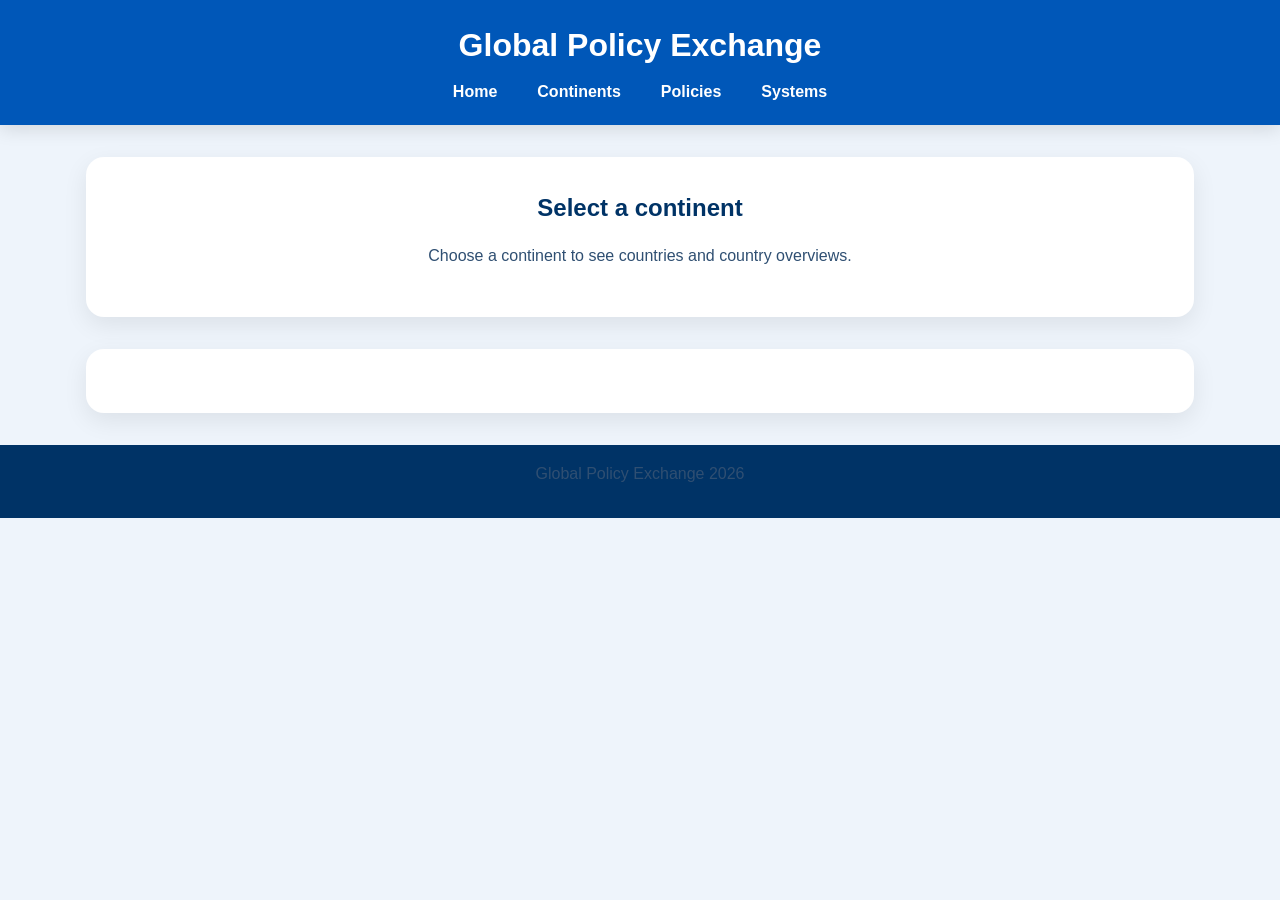
==== continent.html @ 5326c43e "first copilot rework" ====
<!DOCTYPE html>
<html lang="en">
<head>
    <meta charset="UTF-8">
    <meta name="viewport" content="width=device-width, initial-scale=1.0">
    <title>Continent - Global Policy Exchange</title>
    <link rel="stylesheet" href="style.css">
    <script src="data.js" defer></script>
</head>
<body>
    <header>
        <h1>Global Policy Exchange</h1>
        <nav>
            <ul>
                <li><a href="index.html">Home</a></li>
                <li><a href="continent.html">Continents</a></li>
                <li><a href="policies.html">Policies</a></li>
                <li><a href="systems.html">Systems</a></li>
            </ul>
        </nav>
    </header>
    <main>
        <section class="page-header">
            <h2 id="continent-title">Continent</h2>
            <p id="continent-description">Browse countries by region and explore policy insights from each nation.</p>
        </section>
        <section id="country-list-section" class="country-list-section">
            <div id="country-list" class="country-list"></div>
        </section>
    </main>
    <footer>
        <p>Global Policy Exchange 2026</p>
    </footer>
    <script>
        function getQueryParam(name) {
            const urlParams = new URLSearchParams(window.location.search);
            return urlParams.get(name) || "";
        }

        const continent = decodeURIComponent(getQueryParam("continent"));
        const titleElement = document.getElementById("continent-title");
        const descriptionElement = document.getElementById("continent-description");
        const countryListElement = document.getElementById("country-list");

        if (continent && policyData.continents.includes(continent)) {
            titleElement.textContent = continent;
            descriptionElement.textContent = `Countries in ${continent}, sorted by population.`;
            const countries = policyData.getCountriesByContinent(continent);

            if (countries.length === 0) {
                countryListElement.innerHTML = `<p class="alert">No country data available for ${continent}.</p>`;
            } else {
                countryListElement.innerHTML = countries.map(country => `
                    <article class="country-card">
                        <div class="card-row">
                            <div>
                                <h3>${country.name}</h3>
                                <p class="text-muted">Population: ${country.population.toLocaleString()}</p>
                            </div>
                            <a class="button-link" href="country.html?country=${encodeURIComponent(country.name)}">Overview</a>
                        </div>
                    </article>
                `).join("");
            }
        } else if (continent) {
            titleElement.textContent = "Unknown continent";
            descriptionElement.textContent = "The selected region was not found. Please choose a valid continent.";
            countryListElement.innerHTML = `<p class="alert">The continent "${continent}" was not recognized. <a href="index.html">Return home</a> or select a valid continent.</p>`;
        } else {
            titleElement.textContent = "Select a continent";
            descriptionElement.textContent = "Choose a continent to see countries and country overviews.";
            countryListElement.innerHTML = policyData.continents.map(region => `
                <article class="country-card">
                    <div class="card-row">
                        <div>
                            <h3>${region}</h3>
                        </div>
                        <a class="button-link" href="continent.html?continent=${encodeURIComponent(region)}">View countries</a>
                    </div>
                </article>
            `).join("");
        }
    </script>
</body>
</html>
---- style.css ----
/* Basic reset and typography */
* {
    margin: 0;
    padding: 0;
    box-sizing: border-box;
}

body {
    font-family: Inter, Arial, sans-serif;
    line-height: 1.6;
    color: #102d4a;
    background-color: #eef4fb;
}

header {
    background-color: #0057b8;
    color: white;
    padding: 1.25rem 1rem;
    text-align: center;
    box-shadow: 0 4px 18px rgba(0, 0, 0, 0.12);
}

h1 {
    margin-bottom: 0.5rem;
    font-size: clamp(1.8rem, 2.5vw, 2.8rem);
}

nav ul {
    list-style: none;
    display: flex;
    justify-content: center;
    gap: 1.5rem;
    flex-wrap: wrap;
}

nav a {
    color: white;
    text-decoration: none;
    font-weight: 600;
    padding: 0.25rem 0.5rem;
}

nav a:hover,
nav a:focus {
    text-decoration: underline;
}

main {
    max-width: 1140px;
    margin: 2rem auto;
    padding: 0 1rem;
}

section {
    background-color: white;
    padding: 2rem;
    margin-bottom: 2rem;
    border-radius: 18px;
    box-shadow: 0 8px 24px rgba(0, 0, 0, 0.08);
}

.page-header {
    text-align: center;
}

.hero h2,
.page-header h2 {
    margin-bottom: 1rem;
    color: #003366;
}

.hero p,
.page-header p,
p {
    margin-bottom: 1rem;
    color: #2f4f72;
    max-width: 860px;
    margin-left: auto;
    margin-right: auto;
}

.map-panel {
    text-align: center;
}

.map-container {
    margin-top: 1.5rem;
    overflow-x: auto;
}

svg {
    width: 100%;
    height: auto;
    max-width: 1000px;
}

.continent {
    fill: #c7e0fc;
    stroke: #0057b8;
    stroke-width: 2;
    cursor: pointer;
    transition: fill 0.2s ease, transform 0.2s ease;
}

.continent:hover,
.continent:focus {
    fill: #9cc9ff;
    transform: scale(1.01);
}

.map-label {
    font-size: 0.9rem;
    fill: #003366;
    font-weight: 700;
    pointer-events: none;
}

.country-list {
    display: grid;
    gap: 1rem;
}

.country-card {
    padding: 1.5rem;
    border: 1px solid #dbe7f5;
    border-radius: 16px;
    background-color: #fcfdff;
    box-shadow: 0 8px 20px rgba(0, 0, 0, 0.05);
}

.card-row {
    display: flex;
    justify-content: space-between;
    gap: 1rem;
    align-items: center;
    flex-wrap: wrap;
}

.country-card h3 {
    margin-bottom: 0.35rem;
    color: #003366;
}

.text-muted {
    color: #5d758f;
    font-size: 0.95rem;
}

.alert {
    color: #084b8a;
    background-color: #e4f0ff;
    border: 1px solid #bfd8ff;
    padding: 1rem;
    border-radius: 12px;
}

.button-link,
button {
    display: inline-block;
    background-color: #0057b8;
    color: white;
    text-decoration: none;
    padding: 0.8rem 1.2rem;
    border-radius: 8px;
    border: none;
    font-weight: 600;
    transition: background-color 0.2s ease;
}

.button-link:hover,
button:hover {
    background-color: #003f85;
}

table {
    width: 100%;
    border-collapse: collapse;
    margin-top: 1rem;
}

th, td {
    border: 1px solid #d7e0ef;
    padding: 0.75rem;
    text-align: left;
}

th {
    background-color: #eef4fb;
    font-weight: 700;
    color: #003366;
}

form {
    max-width: 680px;
    margin: 0 auto;
}

fieldset {
    border: 1px solid #d7e0ef;
    padding: 1.25rem;
    border-radius: 16px;
}

legend {
    font-weight: 700;
    color: #003366;
}

label {
    display: block;
    margin-bottom: 0.75rem;
    font-weight: 600;
}

input, textarea {
    width: 100%;
    padding: 0.85rem;
    margin-bottom: 1rem;
    border: 1px solid #b8c7db;
    border-radius: 10px;
    background-color: #f9fbff;
}

button {
    cursor: pointer;
}

footer {
    text-align: center;
    padding: 1rem;
    background-color: #003366;
    color: white;
}

@media (max-width: 768px) {
    nav ul {
        flex-direction: column;
        gap: 0.75rem;
    }
    
    main {
        margin: 1rem;
        padding: 0;
    }
    
    section {
        padding: 1.25rem;
    }
    
    .card-row {
        flex-direction: column;
        align-items: flex-start;
    }
    
    .map-label {
        font-size: 0.8rem;
    }
}
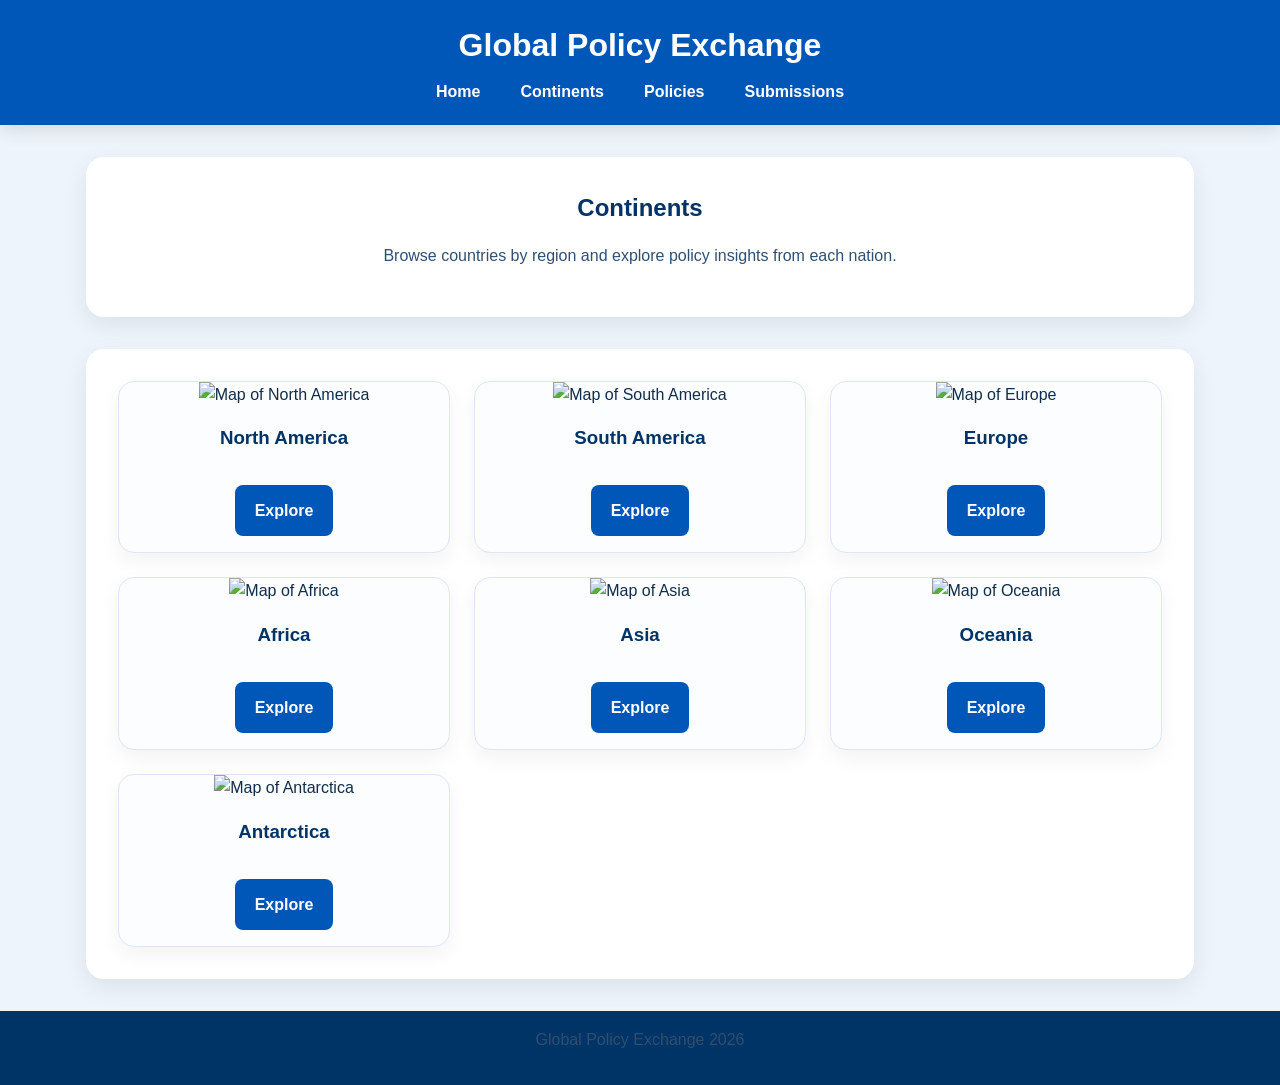
==== commit b88ca987: "shaping up with requirements" ====
--- a/continent.html
+++ b/continent.html
@@ -3,9 +3,8 @@
 <head>
     <meta charset="UTF-8">
     <meta name="viewport" content="width=device-width, initial-scale=1.0">
-    <title>Continent - Global Policy Exchange</title>
+    <title>Continents - Global Policy Exchange</title>
     <link rel="stylesheet" href="style.css">
-    <script src="data.js" defer></script>
 </head>
 <body>
     <header>
@@ -15,71 +14,55 @@
                 <li><a href="index.html">Home</a></li>
                 <li><a href="continent.html">Continents</a></li>
                 <li><a href="policies.html">Policies</a></li>
-                <li><a href="systems.html">Systems</a></li>
+                <li><a href="submissions.html">Submissions</a></li>
             </ul>
         </nav>
     </header>
     <main>
         <section class="page-header">
-            <h2 id="continent-title">Continent</h2>
-            <p id="continent-description">Browse countries by region and explore policy insights from each nation.</p>
+            <h2>Continents</h2>
+            <p>Browse countries by region and explore policy insights from each nation.</p>
         </section>
-        <section id="country-list-section" class="country-list-section">
-            <div id="country-list" class="country-list"></div>
+        <section class="continent-list">
+            <article class="continent-card">
+                <img src="https://via.placeholder.com/300x200?text=North+America" alt="Map of North America">
+                <h3>North America</h3>
+                <a class="button-link" href="north-america.html">Explore</a>
+            </article>
+            <article class="continent-card">
+                <img src="https://via.placeholder.com/300x200?text=South+America" alt="Map of South America">
+                <h3>South America</h3>
+                <a class="button-link" href="south-america.html">Explore</a>
+            </article>
+            <article class="continent-card">
+                <img src="https://via.placeholder.com/300x200?text=Europe" alt="Map of Europe">
+                <h3>Europe</h3>
+                <a class="button-link" href="europe.html">Explore</a>
+            </article>
+            <article class="continent-card">
+                <img src="https://via.placeholder.com/300x200?text=Africa" alt="Map of Africa">
+                <h3>Africa</h3>
+                <a class="button-link" href="africa.html">Explore</a>
+            </article>
+            <article class="continent-card">
+                <img src="https://via.placeholder.com/300x200?text=Asia" alt="Map of Asia">
+                <h3>Asia</h3>
+                <a class="button-link" href="asia.html">Explore</a>
+            </article>
+            <article class="continent-card">
+                <img src="https://via.placeholder.com/300x200?text=Oceania" alt="Map of Oceania">
+                <h3>Oceania</h3>
+                <a class="button-link" href="oceania.html">Explore</a>
+            </article>
+            <article class="continent-card">
+                <img src="https://via.placeholder.com/300x200?text=Antarctica" alt="Map of Antarctica">
+                <h3>Antarctica</h3>
+                <a class="button-link" href="antarctica.html">Explore</a>
+            </article>
         </section>
     </main>
     <footer>
         <p>Global Policy Exchange 2026</p>
     </footer>
-    <script>
-        function getQueryParam(name) {
-            const urlParams = new URLSearchParams(window.location.search);
-            return urlParams.get(name) || "";
-        }
-
-        const continent = decodeURIComponent(getQueryParam("continent"));
-        const titleElement = document.getElementById("continent-title");
-        const descriptionElement = document.getElementById("continent-description");
-        const countryListElement = document.getElementById("country-list");
-
-        if (continent && policyData.continents.includes(continent)) {
-            titleElement.textContent = continent;
-            descriptionElement.textContent = `Countries in ${continent}, sorted by population.`;
-            const countries = policyData.getCountriesByContinent(continent);
-
-            if (countries.length === 0) {
-                countryListElement.innerHTML = `<p class="alert">No country data available for ${continent}.</p>`;
-            } else {
-                countryListElement.innerHTML = countries.map(country => `
-                    <article class="country-card">
-                        <div class="card-row">
-                            <div>
-                                <h3>${country.name}</h3>
-                                <p class="text-muted">Population: ${country.population.toLocaleString()}</p>
-                            </div>
-                            <a class="button-link" href="country.html?country=${encodeURIComponent(country.name)}">Overview</a>
-                        </div>
-                    </article>
-                `).join("");
-            }
-        } else if (continent) {
-            titleElement.textContent = "Unknown continent";
-            descriptionElement.textContent = "The selected region was not found. Please choose a valid continent.";
-            countryListElement.innerHTML = `<p class="alert">The continent "${continent}" was not recognized. <a href="index.html">Return home</a> or select a valid continent.</p>`;
-        } else {
-            titleElement.textContent = "Select a continent";
-            descriptionElement.textContent = "Choose a continent to see countries and country overviews.";
-            countryListElement.innerHTML = policyData.continents.map(region => `
-                <article class="country-card">
-                    <div class="card-row">
-                        <div>
-                            <h3>${region}</h3>
-                        </div>
-                        <a class="button-link" href="continent.html?continent=${encodeURIComponent(region)}">View countries</a>
-                    </div>
-                </article>
-            `).join("");
-        }
-    </script>
 </body>
 </html>
--- a/style.css
+++ b/style.css
@@ -232,6 +232,37 @@
     color: white;
 }
 
+.continent-list {
+    display: grid;
+    grid-template-columns: repeat(auto-fit, minmax(300px, 1fr));
+    gap: 1.5rem;
+    margin-top: 2rem;
+}
+
+.continent-card {
+    border: 1px solid #dbe7f5;
+    border-radius: 16px;
+    background-color: #fcfdff;
+    box-shadow: 0 8px 20px rgba(0, 0, 0, 0.05);
+    overflow: hidden;
+    text-align: center;
+}
+
+.continent-card img {
+    width: 100%;
+    height: 200px;
+    object-fit: cover;
+}
+
+.continent-card h3 {
+    margin: 1rem;
+    color: #003366;
+}
+
+.continent-card .button-link {
+    margin: 1rem;
+}
+
 @media (max-width: 768px) {
     nav ul {
         flex-direction: column;
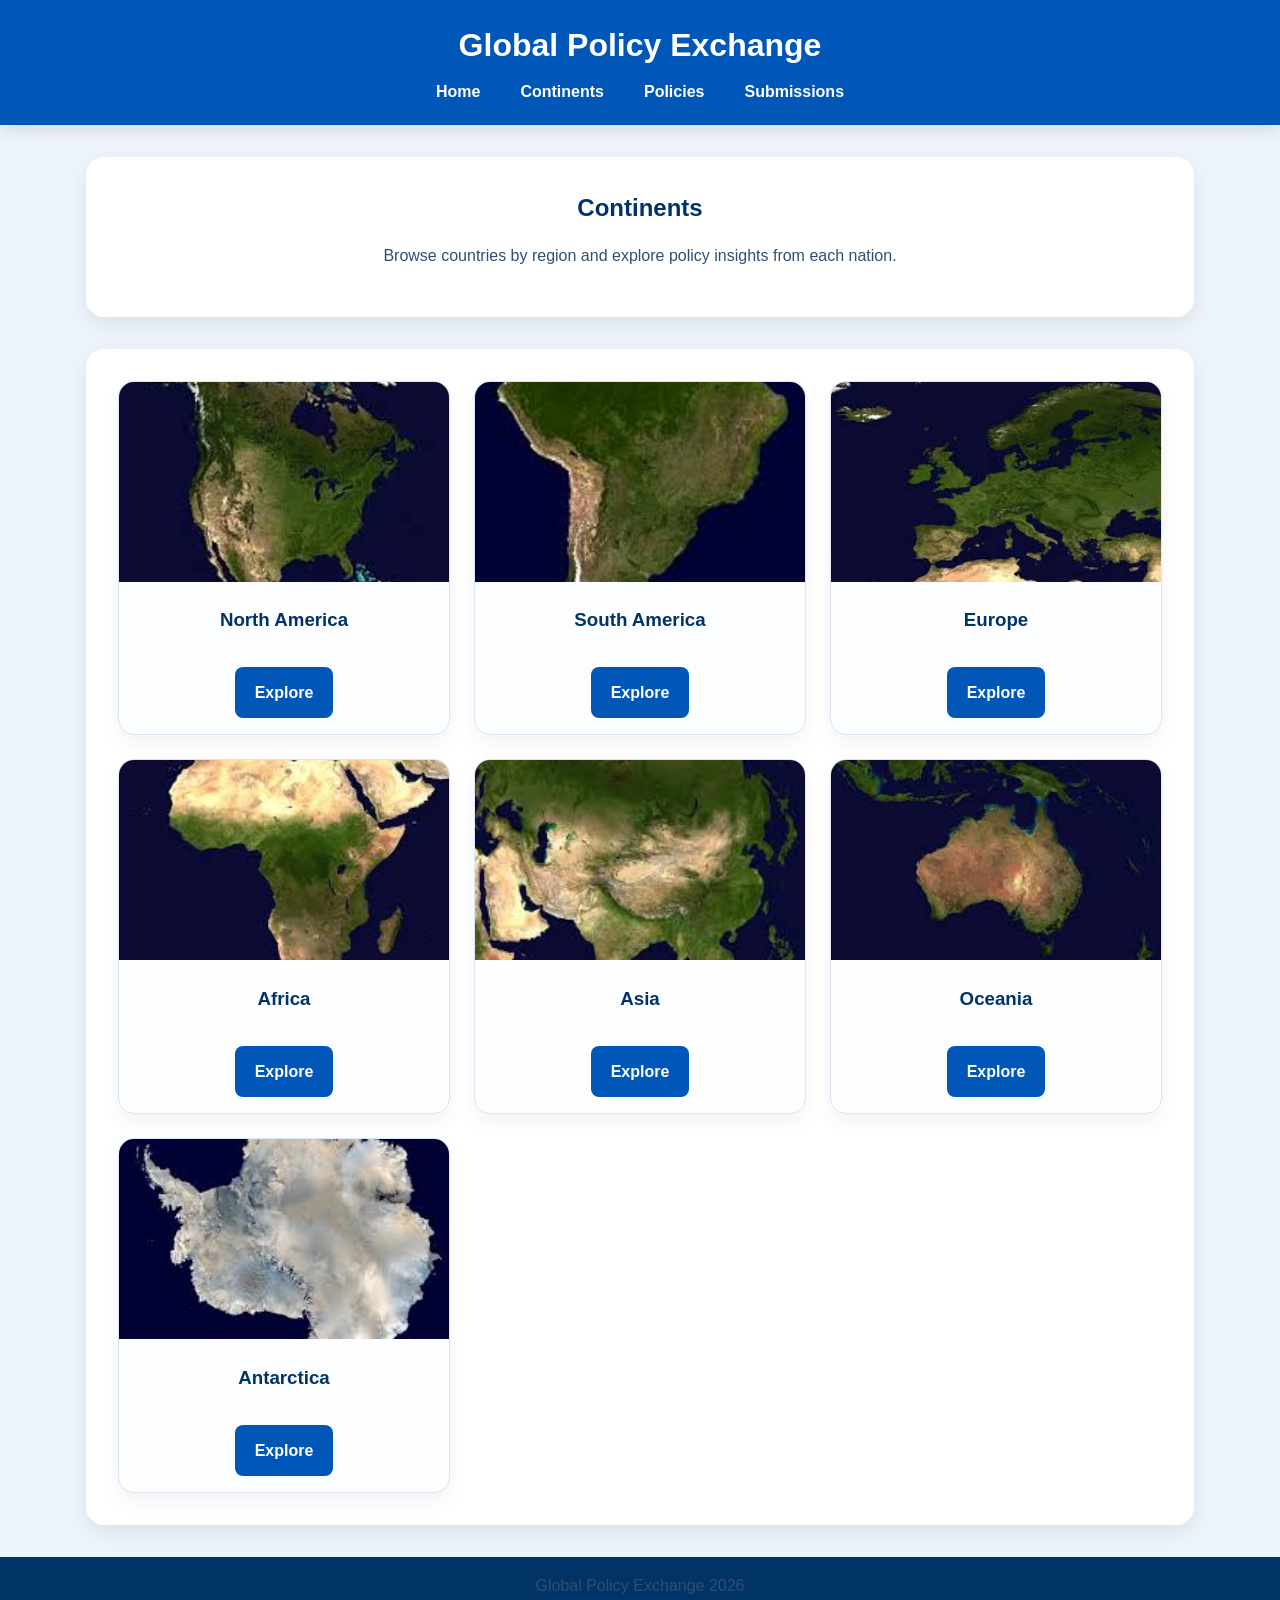
==== commit 46747868: "continent images added" ====
--- a/continent.html
+++ b/continent.html
@@ -25,37 +25,37 @@
         </section>
         <section class="continent-list">
             <article class="continent-card">
-                <img src="https://via.placeholder.com/300x200?text=North+America" alt="Map of North America">
+                <img src="[data-uri]" alt="go to North America page">
                 <h3>North America</h3>
                 <a class="button-link" href="north-america.html">Explore</a>
             </article>
             <article class="continent-card">
-                <img src="https://via.placeholder.com/300x200?text=South+America" alt="Map of South America">
+                <img src="[data-uri]" alt="go to South America page">
                 <h3>South America</h3>
                 <a class="button-link" href="south-america.html">Explore</a>
             </article>
             <article class="continent-card">
-                <img src="https://via.placeholder.com/300x200?text=Europe" alt="Map of Europe">
+                <img src="[data-uri]" alt="go to Europe page">
                 <h3>Europe</h3>
                 <a class="button-link" href="europe.html">Explore</a>
             </article>
             <article class="continent-card">
-                <img src="https://via.placeholder.com/300x200?text=Africa" alt="Map of Africa">
+                <img src="[data-uri]" alt="go to Africa page">
                 <h3>Africa</h3>
                 <a class="button-link" href="africa.html">Explore</a>
             </article>
             <article class="continent-card">
-                <img src="https://via.placeholder.com/300x200?text=Asia" alt="Map of Asia">
+                <img src="[data-uri]" alt="go to Asia page">
                 <h3>Asia</h3>
                 <a class="button-link" href="asia.html">Explore</a>
             </article>
             <article class="continent-card">
-                <img src="https://via.placeholder.com/300x200?text=Oceania" alt="Map of Oceania">
+                <img src="[data-uri]" alt="go to Oceania page">
                 <h3>Oceania</h3>
                 <a class="button-link" href="oceania.html">Explore</a>
             </article>
             <article class="continent-card">
-                <img src="https://via.placeholder.com/300x200?text=Antarctica" alt="Map of Antarctica">
+                <img src="[data-uri]" alt="go to Antarctica page">
                 <h3>Antarctica</h3>
                 <a class="button-link" href="antarctica.html">Explore</a>
             </article>
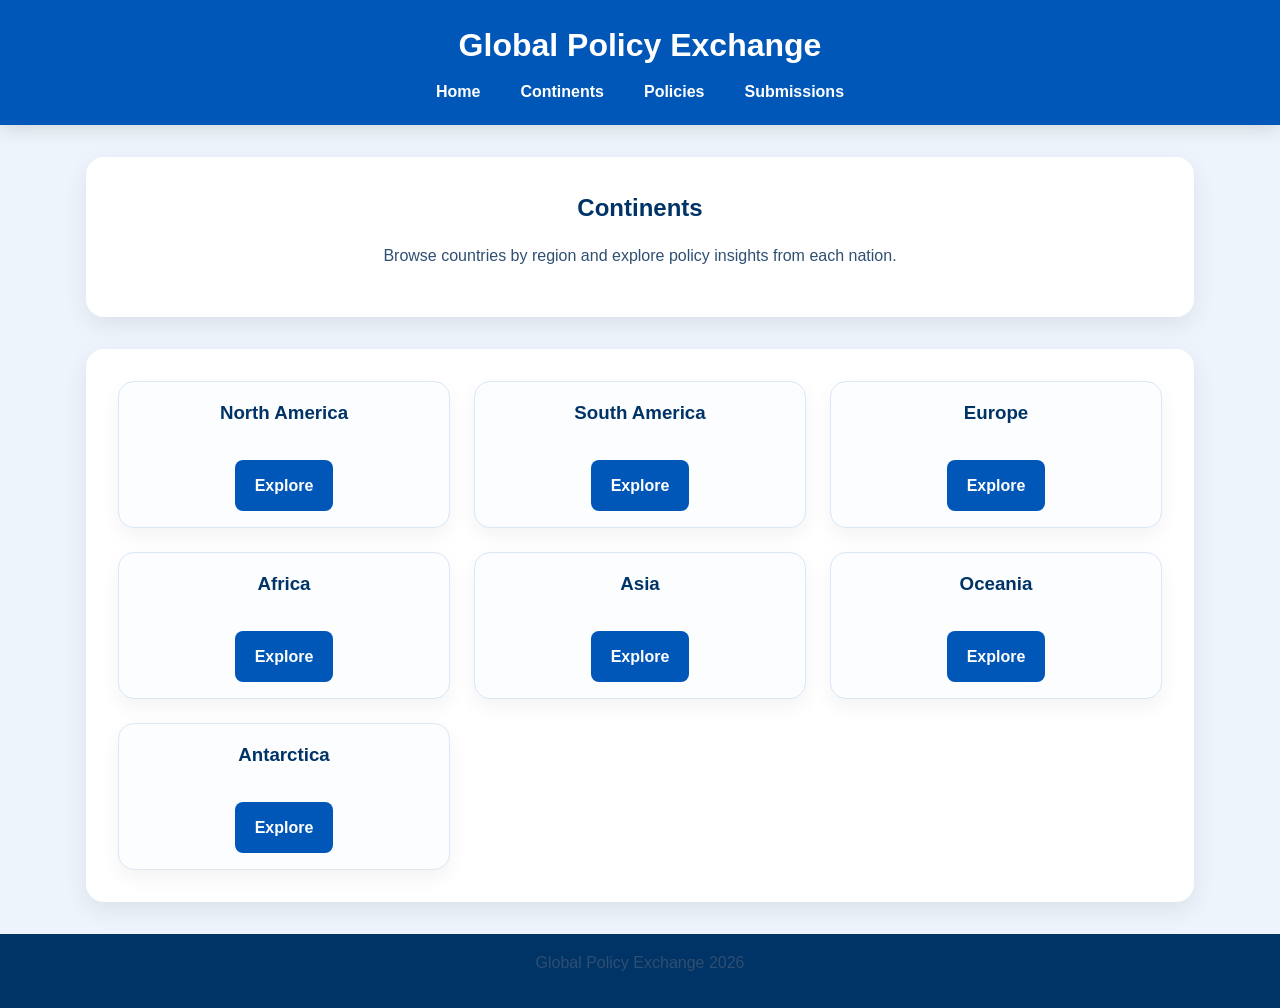
==== commit 79a12fb0: "images working?" ====
--- a/continent.html
+++ b/continent.html
@@ -25,37 +25,30 @@
         </section>
         <section class="continent-list">
             <article class="continent-card">
-                <img src="[data-uri]" alt="go to North America page">
                 <h3>North America</h3>
                 <a class="button-link" href="north-america.html">Explore</a>
             </article>
             <article class="continent-card">
-                <img src="[data-uri]" alt="go to South America page">
                 <h3>South America</h3>
                 <a class="button-link" href="south-america.html">Explore</a>
             </article>
             <article class="continent-card">
-                <img src="[data-uri]" alt="go to Europe page">
                 <h3>Europe</h3>
                 <a class="button-link" href="europe.html">Explore</a>
             </article>
             <article class="continent-card">
-                <img src="[data-uri]" alt="go to Africa page">
                 <h3>Africa</h3>
                 <a class="button-link" href="africa.html">Explore</a>
             </article>
             <article class="continent-card">
-                <img src="[data-uri]" alt="go to Asia page">
                 <h3>Asia</h3>
                 <a class="button-link" href="asia.html">Explore</a>
             </article>
             <article class="continent-card">
-                <img src="[data-uri]" alt="go to Oceania page">
                 <h3>Oceania</h3>
                 <a class="button-link" href="oceania.html">Explore</a>
             </article>
             <article class="continent-card">
-                <img src="[data-uri]" alt="go to Antarctica page">
                 <h3>Antarctica</h3>
                 <a class="button-link" href="antarctica.html">Explore</a>
             </article>
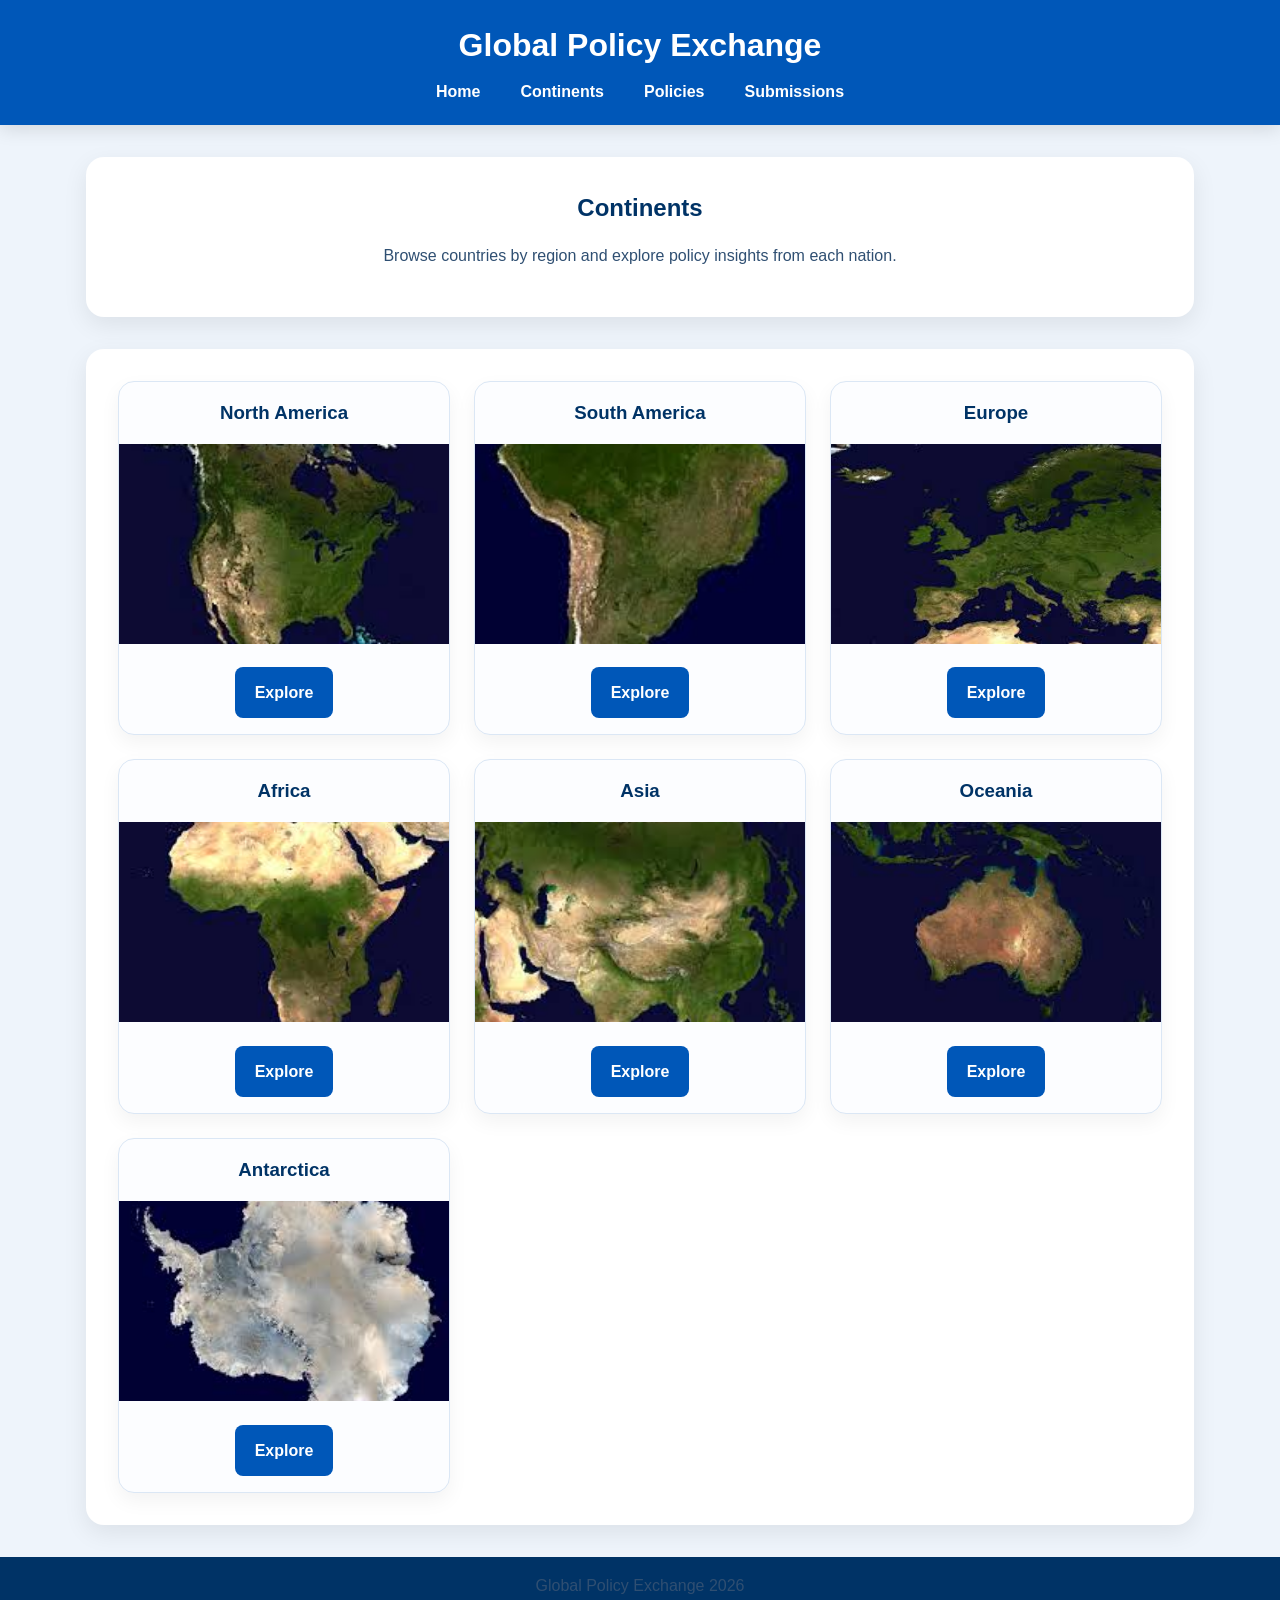
==== commit b0a14647: "image across all" ====
--- a/continent.html
+++ b/continent.html
@@ -26,30 +26,37 @@
         <section class="continent-list">
             <article class="continent-card">
                 <h3>North America</h3>
+                <img src="[data-uri]" alt="go to North America page">
                 <a class="button-link" href="north-america.html">Explore</a>
             </article>
             <article class="continent-card">
                 <h3>South America</h3>
+                <img src="[data-uri]" alt="go to South America page">
                 <a class="button-link" href="south-america.html">Explore</a>
             </article>
             <article class="continent-card">
                 <h3>Europe</h3>
+                <img src="[data-uri]" alt="go to Europe page">
                 <a class="button-link" href="europe.html">Explore</a>
             </article>
             <article class="continent-card">
                 <h3>Africa</h3>
+                <img src="[data-uri]" alt="go to Africa page">
                 <a class="button-link" href="africa.html">Explore</a>
             </article>
             <article class="continent-card">
                 <h3>Asia</h3>
+                <img src="[data-uri]" alt="go to Asia page">
                 <a class="button-link" href="asia.html">Explore</a>
             </article>
             <article class="continent-card">
                 <h3>Oceania</h3>
+                <img src="[data-uri]" alt="go to Oceania page">
                 <a class="button-link" href="oceania.html">Explore</a>
             </article>
             <article class="continent-card">
                 <h3>Antarctica</h3>
+                <img src="[data-uri]" alt="go to Antarctica page">
                 <a class="button-link" href="antarctica.html">Explore</a>
             </article>
         </section>
